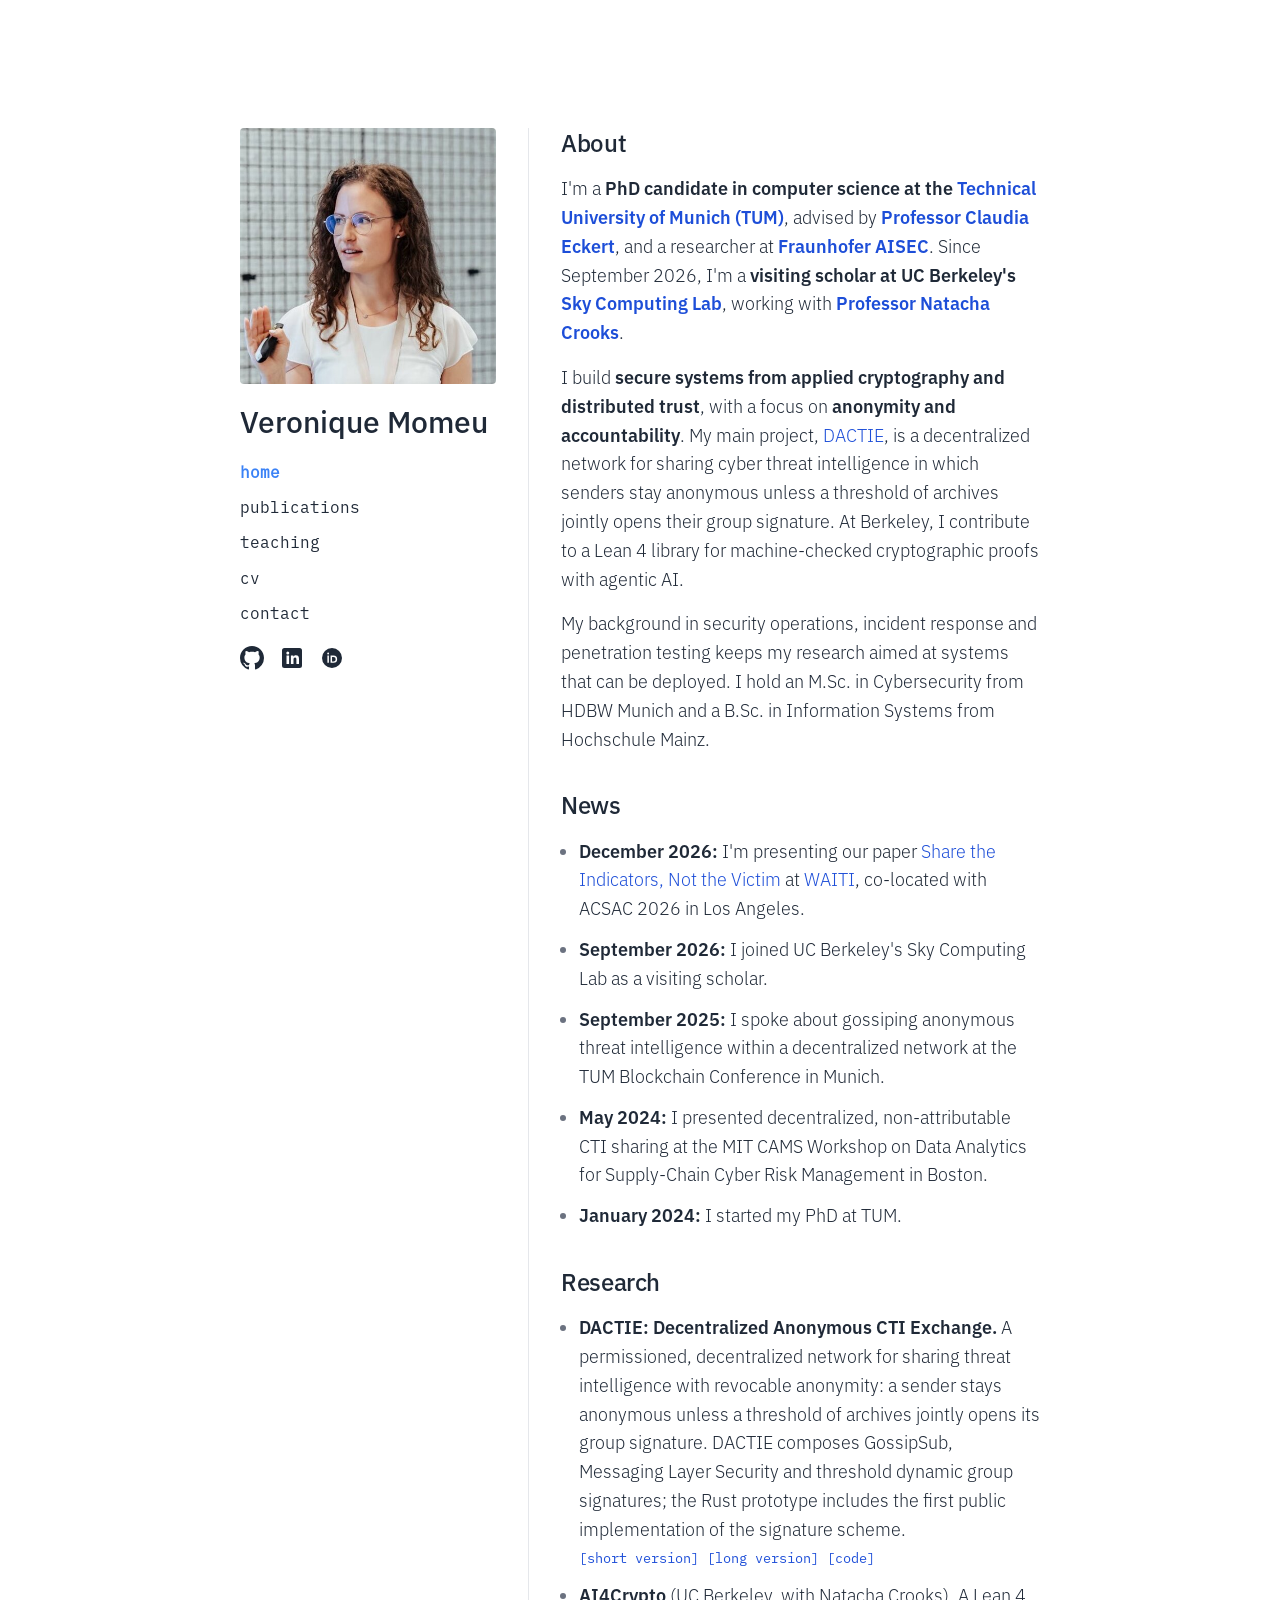
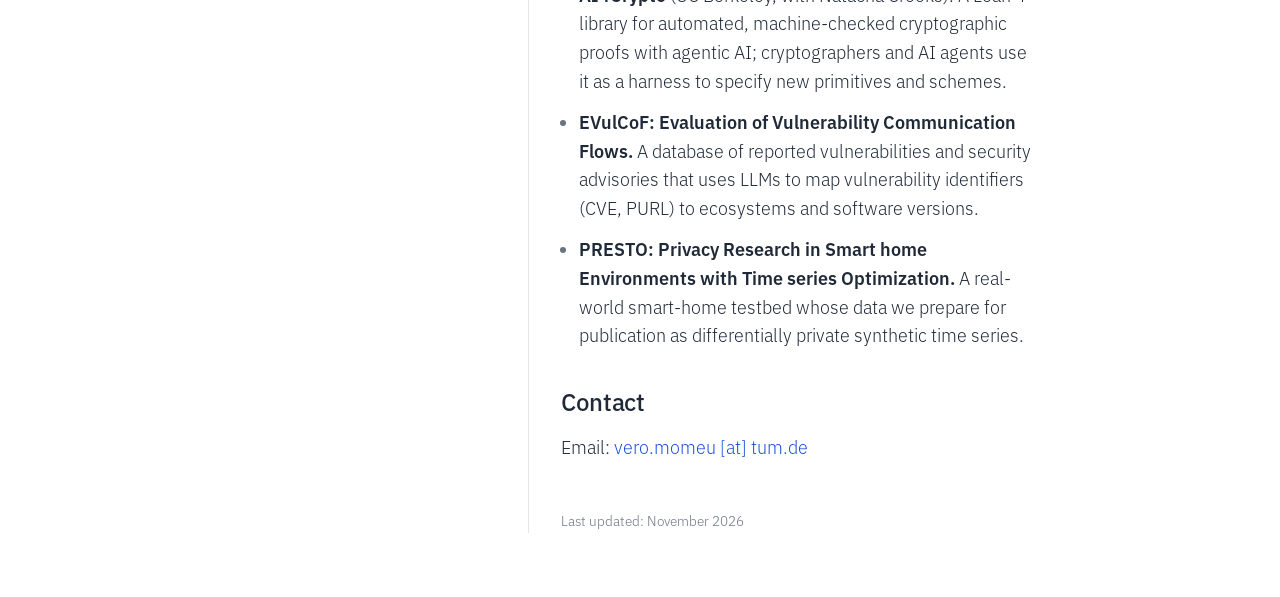
==== index.html @ 45be717c "Personal website: home, publications, teaching, CV Hand-written HTML and CSS, no build step. Fonts a" ====
<!DOCTYPE html>
<html lang="en">
<head>
  <meta charset="utf-8">
  <meta name="viewport" content="width=device-width, initial-scale=1">
  <title>Veronique Momeu</title>
  <meta name="description" content="Veronique Momeu, security and privacy researcher: PhD candidate at TUM and Fraunhofer AISEC, visiting scholar at UC Berkeley's Sky Computing Lab.">
  <link rel="canonical" href="https://verosec.github.io/">
  <link rel="icon" href="img/favicon.svg" type="image/svg+xml">
  <link rel="stylesheet" href="css/style.css">
</head>
<body>
<div class="page">

  <header class="side">
    <a class="photo-link" href="index.html"><img class="photo" src="img/veronique-momeu.jpg" width="500" height="500" alt="Veronique Momeu"></a>
    <h1 class="name"><a href="index.html">Veronique Momeu</a></h1>
    <nav aria-label="Main">
      <ul>
        <li><a href="index.html" aria-current="page">home</a></li>
        <li><a href="publications.html">publications</a></li>
        <li><a href="teaching.html">teaching</a></li>
        <li><a href="CV_Veronique_Momeu.pdf">cv</a></li>
        <li><a href="index.html#contact">contact</a></li>
      </ul>
    </nav>
    <div class="icons">
      <a href="https://github.com/VeroSec" aria-label="GitHub" title="GitHub">
        <svg viewBox="0 0 16 16" aria-hidden="true"><path d="M8 0c4.42 0 8 3.58 8 8a8.013 8.013 0 0 1-5.45 7.59c-.4.08-.55-.17-.55-.38 0-.27.01-1.13.01-2.2 0-.75-.25-1.23-.54-1.48 1.78-.2 3.65-.88 3.65-3.95 0-.88-.31-1.59-.82-2.15.08-.2.36-1.02-.08-2.12 0 0-.67-.22-2.2.82-.64-.18-1.32-.27-2-.27-.68 0-1.36.09-2 .27-1.53-1.03-2.2-.82-2.2-.82-.44 1.1-.16 1.92-.08 2.12-.51.56-.82 1.28-.82 2.15 0 3.06 1.86 3.75 3.64 3.95-.23.2-.44.55-.51 1.07-.46.21-1.61.55-2.33-.66-.15-.24-.6-.83-1.23-.82-.67.01-.27.38.01.53.34.19.73.9.82 1.13.16.45.68 1.31 2.69.94 0 .67.01 1.3.01 1.49 0 .21-.15.45-.55.38A7.995 7.995 0 0 1 0 8c0-4.42 3.58-8 8-8Z"/></svg>
      </a>
      <a href="https://www.linkedin.com/in/veronique-momeu-8046b1193/" aria-label="LinkedIn" title="LinkedIn">
        <svg viewBox="0 0 24 24" aria-hidden="true"><path fill-rule="evenodd" d="M4.5 2h15A2.5 2.5 0 0 1 22 4.5v15a2.5 2.5 0 0 1-2.5 2.5h-15A2.5 2.5 0 0 1 2 19.5v-15A2.5 2.5 0 0 1 4.5 2Zm2 7.5V18h2.6V9.5Zm1.3-3.9a1.5 1.5 0 1 0 0 3 1.5 1.5 0 0 0 0-3Zm3.1 3.9V18h2.6v-4.4c0-1.2.3-2.2 1.6-2.2 1.2 0 1.3 1 1.3 2.2V18H19v-4.9c0-2.3-.6-3.8-3.1-3.8-1.3 0-2.2.7-2.5 1.4V9.5Z"/></svg>
      </a>
      <a href="https://orcid.org/0009-0001-3605-4305" aria-label="ORCID" title="ORCID">
        <svg viewBox="0 0 24 24" aria-hidden="true"><path fill-rule="evenodd" d="M12 2a10 10 0 1 1 0 20 10 10 0 0 1 0-20ZM7.4 9.6v7.2h1.5V9.6Zm.75-3a.95.95 0 1 0 0 1.9.95.95 0 0 0 0-1.9Zm2.4 3v7.2h3a3.6 3.6 0 0 0 0-7.2Zm1.5 1.35h1.4a2.25 2.25 0 0 1 0 4.5h-1.4Z"/></svg>
      </a>
    </div>
  </header>

  <main>
    <section id="about">
      <h2>About</h2>
      <p>I'm a <strong>PhD candidate in computer science at the <a href="https://www.tum.de/en/">Technical University of Munich (TUM)</a></strong>, advised by <strong><a href="https://www.sec.in.tum.de/i20/people/claudia-eckert">Professor Claudia Eckert</a></strong>, and a researcher at <strong><a href="https://www.aisec.fraunhofer.de/en.html">Fraunhofer AISEC</a></strong>. Since September 2026, I'm a <strong>visiting scholar at UC Berkeley's <a href="https://sky.cs.berkeley.edu/people/">Sky Computing Lab</a></strong>, working with <strong><a href="https://nacrooks.github.io/">Professor Natacha Crooks</a></strong>.</p>
      <p>I build <strong>secure systems from applied cryptography and distributed trust</strong>, with a focus on <strong>anonymity and accountability</strong>. My main project, <a href="#dactie">DACTIE</a>, is a decentralized network for sharing cyber threat intelligence in which senders stay anonymous unless a threshold of archives jointly opens their group signature. At Berkeley, I contribute to a Lean 4 library for machine-checked cryptographic proofs with agentic AI.</p>
      <p>My background in security operations, incident response and penetration testing keeps my research aimed at systems that can be deployed. I hold an M.Sc. in Cybersecurity from HDBW Munich and a B.Sc. in Information Systems from Hochschule Mainz.</p>
    </section>

    <section id="news">
      <h2>News</h2>
      <ul class="list">
        <li><strong>December 2026:</strong> I'm presenting our paper <a href="publications.html">Share the Indicators, Not the Victim</a> at <a href="https://www.acsac.org/2026/workshops/waiti/">WAITI</a>, co-located with ACSAC 2026 in Los Angeles.</li>
        <li><strong>September 2026:</strong> I joined UC Berkeley's Sky Computing Lab as a visiting scholar.</li>
        <li><strong>September 2025:</strong> I spoke about gossiping anonymous threat intelligence within a decentralized network at the TUM Blockchain Conference in Munich.</li>
        <li><strong>May 2024:</strong> I presented decentralized, non-attributable CTI sharing at the MIT CAMS Workshop on Data Analytics for Supply-Chain Cyber Risk Management in Boston.</li>
        <li><strong>January 2024:</strong> I started my PhD at TUM.</li>
      </ul>
    </section>

    <section id="research">
      <h2>Research</h2>
      <ul class="list">
        <li id="dactie"><strong>DACTIE: Decentralized Anonymous CTI Exchange.</strong> A permissioned, decentralized network for sharing threat intelligence with revocable anonymity: a sender stays anonymous unless a threshold of archives jointly opens its group signature. DACTIE composes GossipSub, Messaging Layer Security and threshold dynamic group signatures; the Rust prototype includes the first public implementation of the signature scheme.
          <span class="links"><a href="papers/dactie-waiti26-short.pdf">short version</a> <a href="papers/dactie-long.pdf">long version</a> <a href="https://github.com/VeroSec/DACTIE">code</a></span></li>
        <li><strong>AI4Crypto</strong> (UC Berkeley, with Natacha Crooks). A Lean 4 library for automated, machine-checked cryptographic proofs with agentic AI; cryptographers and AI agents use it as a harness to specify new primitives and schemes.</li>
        <li><strong>EVulCoF: Evaluation of Vulnerability Communication Flows.</strong> A database of reported vulnerabilities and security advisories that uses LLMs to map vulnerability identifiers (CVE, PURL) to ecosystems and software versions.</li>
        <li><strong>PRESTO: Privacy Research in Smart home Environments with Time series Optimization.</strong> A real-world smart-home testbed whose data we prepare for publication as differentially private synthetic time series.</li>
      </ul>
    </section>

    <section id="contact">
      <h2>Contact</h2>
      <p>Email: <a class="email" href="#contact" data-u="uemom.orev" data-d="ed.mut">vero.momeu [at] tum.de</a></p>
    </section>

    <footer>Last updated: November 2026</footer>
  </main>

</div>
<script src="js/email.js"></script>
</body>
</html>
---- css/style.css ----
/* IBM Plex, self-hosted (SIL Open Font License, see fonts/LICENSE.txt): no requests to third parties. */
@font-face {
  font-family: "IBM Plex Sans";
  src: url("../fonts/IBMPlexSans-Light.otf") format("opentype");
  font-weight: 300;
  font-style: normal;
  font-display: swap;
}
@font-face {
  font-family: "IBM Plex Sans";
  src: url("../fonts/IBMPlexSans-Medium.otf") format("opentype");
  font-weight: 500;
  font-style: normal;
  font-display: swap;
}
@font-face {
  font-family: "IBM Plex Sans";
  src: url("../fonts/IBMPlexSans-SemiBold.otf") format("opentype");
  font-weight: 600;
  font-style: normal;
  font-display: swap;
}
@font-face {
  font-family: "IBM Plex Mono";
  src: url("../fonts/IBMPlexMono-Regular.otf") format("opentype");
  font-weight: 400;
  font-style: normal;
  font-display: swap;
}

:root {
  color-scheme: light dark;
  --bg: #ffffff;
  --text: #1f2937;
  --muted: #6b7280;
  --link: #1d4ed8;
  --accent: #3b82f6;
  --rule: #e5e7eb;
  --sans: "IBM Plex Sans", system-ui, -apple-system, "Segoe UI", Roboto, sans-serif;
  --mono: "IBM Plex Mono", ui-monospace, SFMono-Regular, Menlo, Consolas, monospace;
}

@media (prefers-color-scheme: dark) {
  :root {
    --bg: #111827;
    --text: #e5e7eb;
    --muted: #9ca3af;
    --link: #93c5fd;
    --accent: #60a5fa;
    --rule: #374151;
  }
}

*,
*::before,
*::after {
  box-sizing: border-box;
}

html {
  -webkit-text-size-adjust: 100%;
  text-size-adjust: 100%;
}

body {
  margin: 0;
  background: var(--bg);
  color: var(--text);
  font-family: var(--sans);
  font-weight: 300;
  line-height: 1.6;
}

/* ------------------------------------------------------------ layout: mobile first */

.page {
  max-width: 52rem;
  margin: 0 auto;
  padding: 1rem 1rem 3rem;
}

.side {
  display: grid;
  grid-template-columns: auto 1fr auto;
  grid-template-areas:
    "photo name  icons"
    "nav   nav   nav";
  align-items: center;
  column-gap: 0.875rem;
  row-gap: 0.875rem;
  padding-bottom: 1rem;
  margin-bottom: 1.5rem;
  border-bottom: 1px solid var(--rule);
}

.photo-link {
  grid-area: photo;
  display: block;
  line-height: 0;
}

.photo {
  width: 3.5rem;
  height: 3.5rem;
  border-radius: 50%;
  object-fit: cover;
}

.name {
  grid-area: name;
  margin: 0;
  font-size: 1.3rem;
  font-weight: 500;
  line-height: 1.2;
}

.name a {
  color: inherit;
  text-decoration: none;
}

.icons {
  grid-area: icons;
  display: flex;
  gap: 0.75rem;
}

.icons a {
  display: inline-flex;
  color: var(--text);
}

.icons a:hover,
.icons a:focus-visible {
  color: var(--accent);
}

.icons svg {
  width: 1.5rem;
  height: 1.5rem;
  fill: currentColor;
}

nav {
  grid-area: nav;
}

nav ul {
  display: flex;
  flex-wrap: wrap;
  justify-content: space-between;
  gap: 0.25rem 0.75rem;
  margin: 0;
  padding: 0;
  list-style: none;
  font-family: var(--mono);
  font-size: 0.875rem;
}

nav a {
  color: var(--text);
  text-decoration: underline;
  text-underline-offset: 0.2em;
}

nav a[aria-current="page"] {
  color: var(--accent);
  font-weight: 600;
}

/* ------------------------------------------------------------ content */

main {
  font-size: 1.125rem;
  min-width: 0;
}

h2 {
  margin: 0 0 1rem;
  font-size: 1.5rem;
  font-weight: 500;
  letter-spacing: -0.015em;
  line-height: 1.3;
}

section + section {
  margin-top: 2.25rem;
}

p {
  margin: 0 0 1rem;
}

strong {
  font-weight: 600;
}

main a {
  color: var(--link);
  text-decoration: none;
  overflow-wrap: break-word;
}

main a:hover,
main a:focus-visible {
  text-decoration: underline;
  text-underline-offset: 0.2em;
}

.list {
  margin: 0;
  padding-left: 1.1rem;
  list-style: disc;
}

.list li {
  margin-bottom: 0.75rem;
}

.list li::marker {
  color: var(--muted);
}

/* second line of an entry: authors, venue, dates */
.meta {
  display: block;
  margin-top: 0.15rem;
  color: var(--muted);
  font-size: 0.95rem;
  line-height: 1.45;
}

.me {
  color: var(--text);
  font-weight: 500;
}

/* [code] [pdf] style links under an entry */
.links {
  display: block;
  margin-top: 0.2rem;
  font-family: var(--mono);
  font-size: 0.85rem;
}

.links a::before {
  content: "[";
}

.links a::after {
  content: "]";
}

footer {
  margin-top: 3rem;
  color: var(--muted);
  font-size: 0.85rem;
}

/* ------------------------------------------------------------ layout: desktop */

@media (min-width: 768px) {
  .page {
    display: flex;
    justify-content: center;
    align-items: flex-start;
    gap: 2rem;
    padding: 8rem 1rem 4rem;
  }

  .side {
    flex: none;
    width: 16rem;
    grid-template-columns: 1fr;
    grid-template-areas:
      "photo"
      "name"
      "nav"
      "icons";
    align-items: start;
    row-gap: 1.25rem;
    padding: 0;
    margin: 0;
    border: 0;
    position: sticky;
    top: 2rem;
  }

  .photo {
    width: 16rem;
    height: 16rem;
    border-radius: 0.25rem;
  }

  .name {
    font-size: 1.875rem;
  }

  .icons {
    gap: 1rem;
  }

  nav ul {
    flex-direction: column;
    gap: 0.6rem;
    font-size: 1rem;
  }

  nav a {
    text-decoration: none;
  }

  nav a:hover,
  nav a:focus-visible {
    color: var(--accent);
  }

  main {
    flex: 0 1 32rem;
    padding-left: 2rem;
    border-left: 1px solid var(--rule);
  }
}
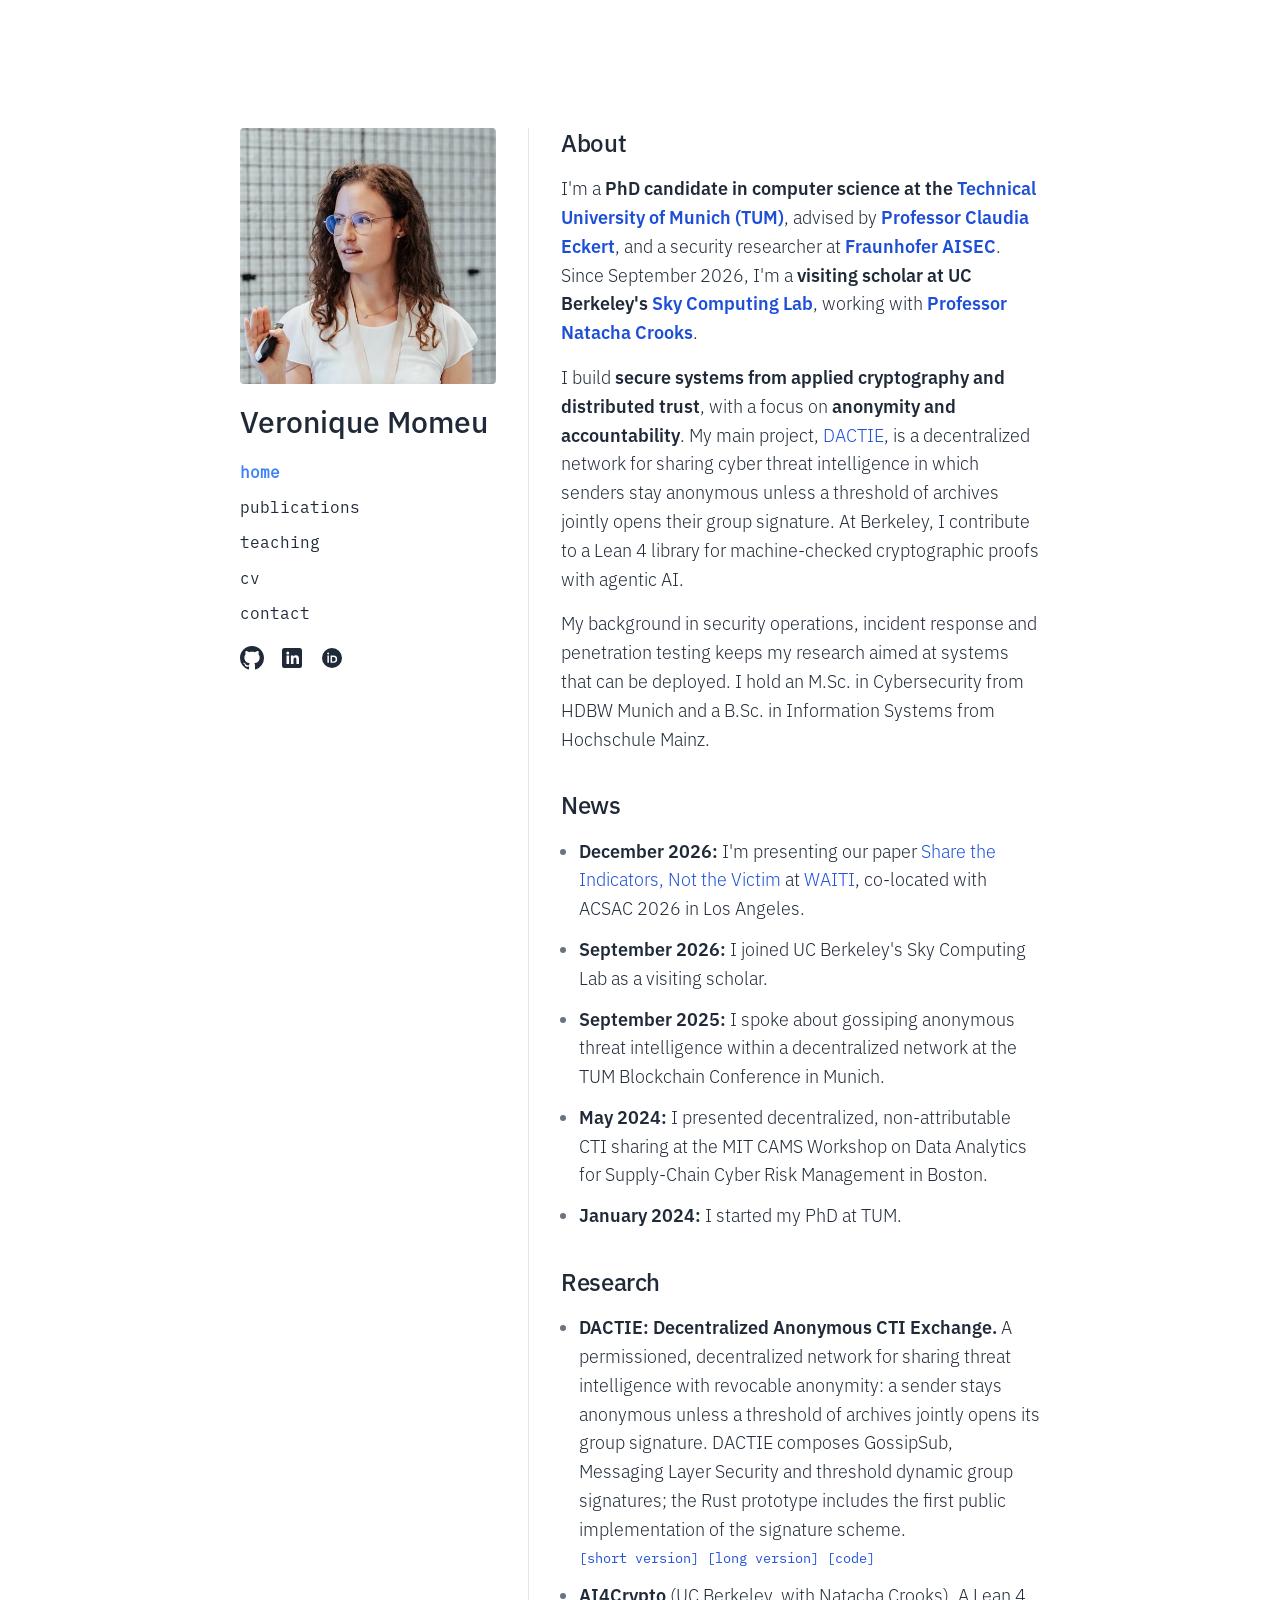
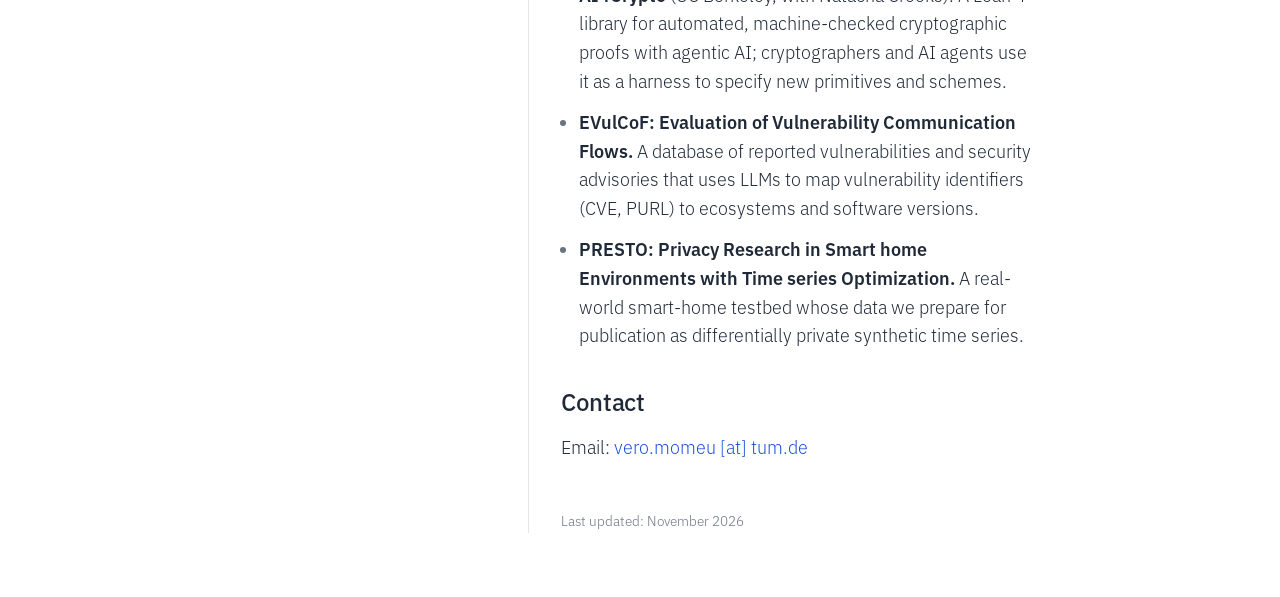
==== commit b37f633a: "About: security researcher at Fraunhofer AISEC" ====
--- a/index.html
+++ b/index.html
@@ -40,7 +40,7 @@
   <main>
     <section id="about">
       <h2>About</h2>
-      <p>I'm a <strong>PhD candidate in computer science at the <a href="https://www.tum.de/en/">Technical University of Munich (TUM)</a></strong>, advised by <strong><a href="https://www.sec.in.tum.de/i20/people/claudia-eckert">Professor Claudia Eckert</a></strong>, and a researcher at <strong><a href="https://www.aisec.fraunhofer.de/en.html">Fraunhofer AISEC</a></strong>. Since September 2026, I'm a <strong>visiting scholar at UC Berkeley's <a href="https://sky.cs.berkeley.edu/people/">Sky Computing Lab</a></strong>, working with <strong><a href="https://nacrooks.github.io/">Professor Natacha Crooks</a></strong>.</p>
+      <p>I'm a <strong>PhD candidate in computer science at the <a href="https://www.tum.de/en/">Technical University of Munich (TUM)</a></strong>, advised by <strong><a href="https://www.sec.in.tum.de/i20/people/claudia-eckert">Professor Claudia Eckert</a></strong>, and a security researcher at <strong><a href="https://www.aisec.fraunhofer.de/en.html">Fraunhofer AISEC</a></strong>. Since September 2026, I'm a <strong>visiting scholar at UC Berkeley's <a href="https://sky.cs.berkeley.edu/people/">Sky Computing Lab</a></strong>, working with <strong><a href="https://nacrooks.github.io/">Professor Natacha Crooks</a></strong>.</p>
       <p>I build <strong>secure systems from applied cryptography and distributed trust</strong>, with a focus on <strong>anonymity and accountability</strong>. My main project, <a href="#dactie">DACTIE</a>, is a decentralized network for sharing cyber threat intelligence in which senders stay anonymous unless a threshold of archives jointly opens their group signature. At Berkeley, I contribute to a Lean 4 library for machine-checked cryptographic proofs with agentic AI.</p>
       <p>My background in security operations, incident response and penetration testing keeps my research aimed at systems that can be deployed. I hold an M.Sc. in Cybersecurity from HDBW Munich and a B.Sc. in Information Systems from Hochschule Mainz.</p>
     </section>
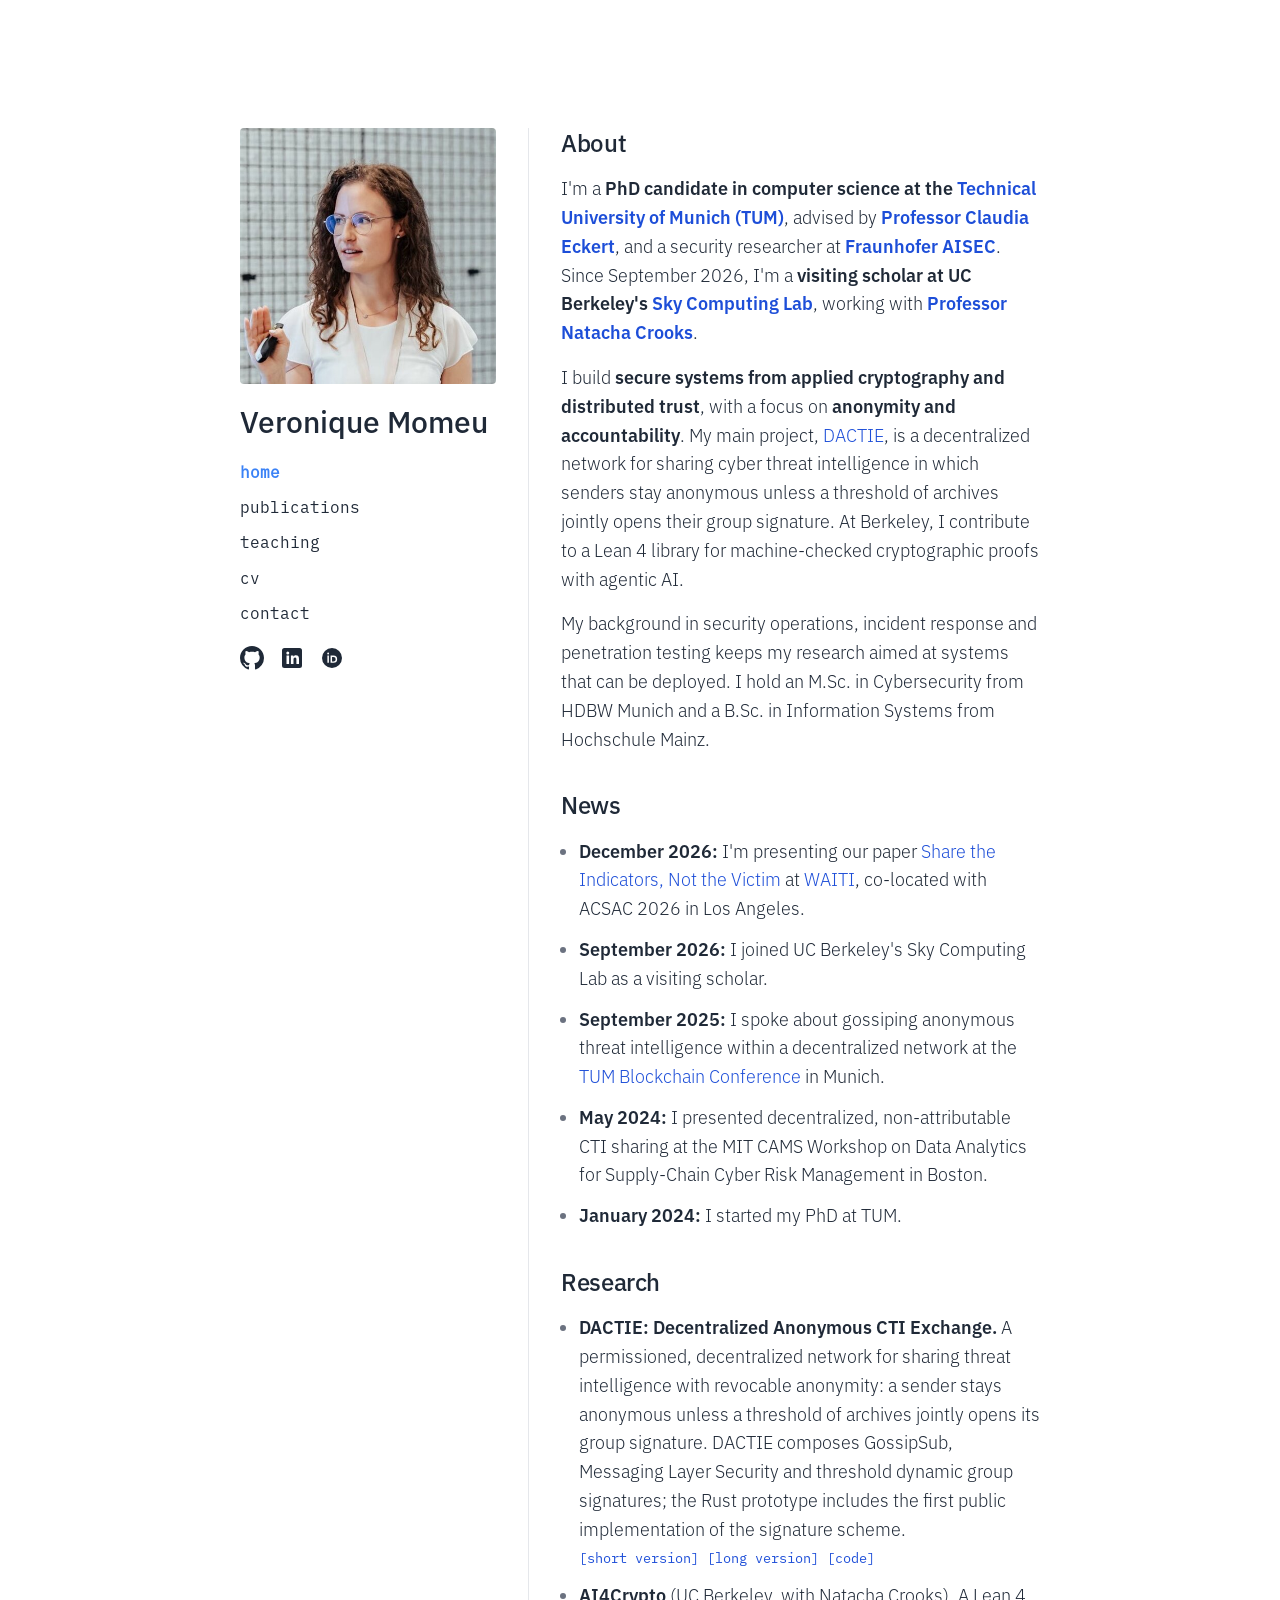
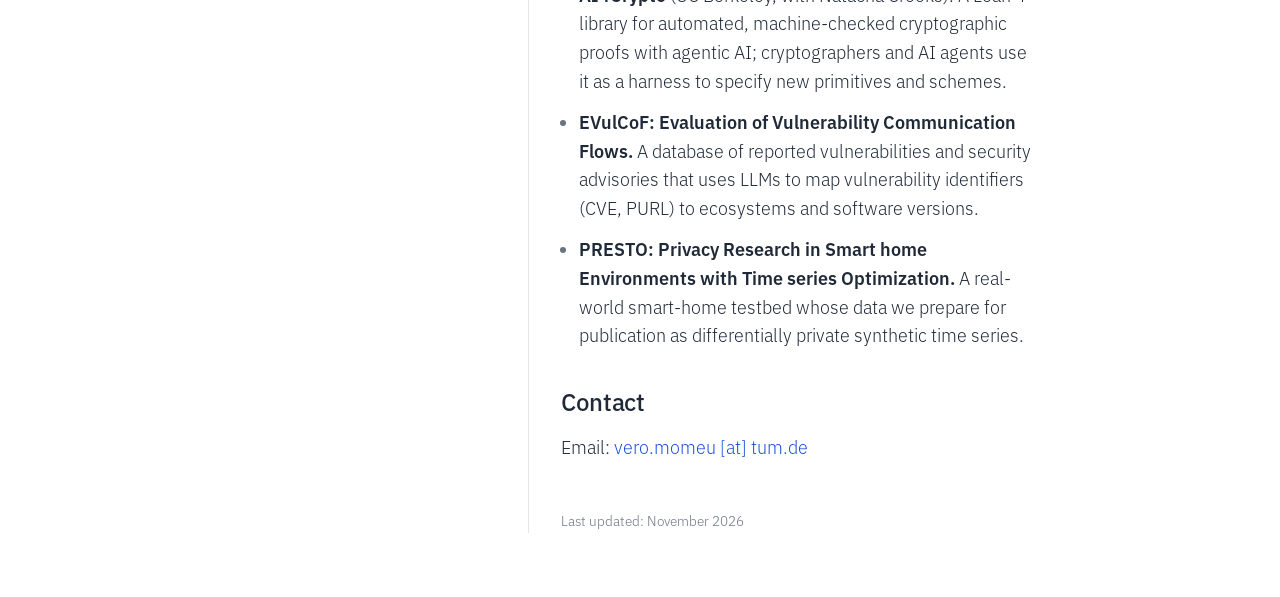
==== commit e07331a8: "News: link the TUM Blockchain Conference agenda" ====
--- a/index.html
+++ b/index.html
@@ -50,7 +50,7 @@
       <ul class="list">
         <li><strong>December 2026:</strong> I'm presenting our paper <a href="publications.html">Share the Indicators, Not the Victim</a> at <a href="https://www.acsac.org/2026/workshops/waiti/">WAITI</a>, co-located with ACSAC 2026 in Los Angeles.</li>
         <li><strong>September 2026:</strong> I joined UC Berkeley's Sky Computing Lab as a visiting scholar.</li>
-        <li><strong>September 2025:</strong> I spoke about gossiping anonymous threat intelligence within a decentralized network at the TUM Blockchain Conference in Munich.</li>
+        <li><strong>September 2025:</strong> I spoke about gossiping anonymous threat intelligence within a decentralized network at the <a href="https://conference25.tum-blockchain.com/agenda">TUM Blockchain Conference</a> in Munich.</li>
         <li><strong>May 2024:</strong> I presented decentralized, non-attributable CTI sharing at the MIT CAMS Workshop on Data Analytics for Supply-Chain Cyber Risk Management in Boston.</li>
         <li><strong>January 2024:</strong> I started my PhD at TUM.</li>
       </ul>
